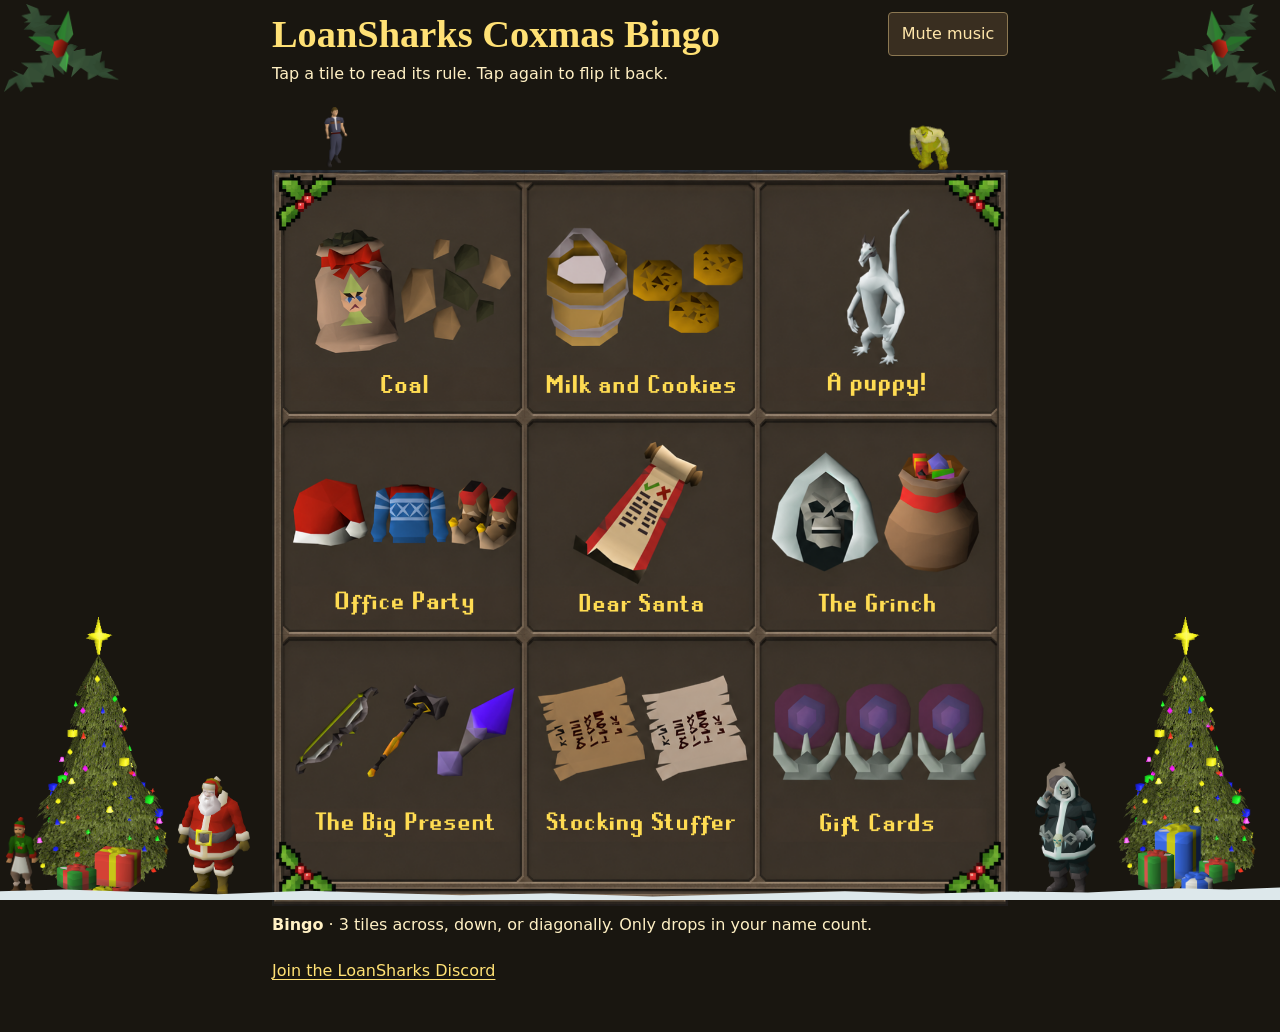
==== index.html @ 1ccc4117 "decorated :)" ====
<!doctype html>
<html lang="en">
<head>
<meta charset="utf-8">
<meta name="viewport" content="width=device-width,initial-scale=1">
<title>LoanSharks Coxmas Bingo</title>
<style>
* { box-sizing: border-box; }
body { margin: 0; min-height: 100vh; background: #191610; color: #fff0c4; font: 1rem/1.45 system-ui,sans-serif; }
main { width: min(100%, 760px); margin: auto; padding: 12px; }
h1 { margin: 0; color: #ffe175; font: bold clamp(1.6rem,5vw,2.4rem) Georgia,serif; }
p { margin: .4rem 0 .8rem; }
.board { display:grid; aspect-ratio:1; grid-template-columns:199fr 183fr 198fr; grid-template-rows:195fr 171fr 214fr; }
button { position:relative; min-width:0; min-height:0; border:0; background:#211b15; padding:0; cursor:pointer; perspective:800px; }
button:focus-visible { outline:3px solid #ffe175; outline-offset:-3px; z-index:1; }
.card,.back,.card > img { position:absolute; inset:0; width:100%; height:100%; }
.card { transform-style:preserve-3d; transition:transform .35s ease; }
.card > img,.back { backface-visibility:hidden; }
.back { transform:rotateY(180deg); display:grid; place-items:center; background:#30251c; }
.back img { display:block; width:100%; height:100%; object-fit:contain; }
[aria-pressed="true"] .card { transform:rotateY(180deg); }
@media (prefers-reduced-motion:reduce) { .card { transition:none; } }

main { padding-bottom: 40px; }
header { display:flex; align-items:center; justify-content:space-between; flex-wrap:wrap; gap:.3rem 1rem; }
#music-toggle { background:#392e20; border:1px solid #8c7852; color:#ffe6aa; border-radius:4px; font:inherit; padding:.4em .8em; min-height:44px; }
#snowfall,.snowbank { position:fixed; inset:0; overflow:hidden; pointer-events:none; z-index:2; }
.flake { position:absolute; top:-8px; background:#fff; border-radius:50%; animation:fall linear infinite; }
@keyframes fall { to { transform:translate(20px,calc(100vh + 12px)); } }
.snowbank { top:auto; height:16px; background:#dde8eb; clip-path:polygon(0 46%,5% 35%,11% 50%,17% 64%,24% 42%,30% 56%,36% 70%,43% 58%,51% 78%,57% 65%,66% 46%,72% 61%,79% 47%,85% 53%,92% 27%,96% 34%,100% 22%,100% 100%,0 100%); }
@media (prefers-reduced-motion:reduce) { #snowfall { display:none; } .flake { animation:none; } }


/* Seasonal scenery and NPC art via the OSRS Wiki, © Jagex. */
.winter-cast { --tree:url("[data-uri]"); pointer-events:none; }
.winter-group {
  position:fixed; bottom:5px; width:min(250px,calc((100vw - 760px) / 2 - 12px),30vh);
  aspect-ratio:1 / 1.12; background-repeat:no-repeat;
}
.winter-group.santa {
  left:6px; background-image:url("[data-uri]"),url("[data-uri]"),url("[data-uri]"),var(--tree);
  background-position:98% bottom,0% bottom,31% bottom,22% bottom;
  background-size:auto 43%,auto 28%,34% auto,auto 100%;
}
.winter-group.anti {
  right:6px; background-image:url("[data-uri]"),url("[data-uri]"),var(--tree);
  background-position:5% bottom,74% bottom,83% bottom;
  background-size:auto 48%,39% auto,auto 100%;
}
@media (max-width:900px) {
  .winter-cast { display:flex; justify-content:space-between; align-items:end; padding:0 8px 7px; }
  .winter-group { position:static; width:clamp(95px,27vw,150px); }
  main { padding-bottom:4px; }
}
body { position:relative; }
body::before, body::after {
  content:""; position:absolute; top:4px; width:min(115px,calc((100vw - 760px) / 2 - 8px));
  aspect-ratio:1.3; background:url("[data-uri]") center / contain no-repeat;
  pointer-events:none;
}
body::before { left:4px; }
body::after { right:4px; transform:scaleX(-1); }
.discord-invite { display:inline-block; padding:10px 0; color:#ffe175; text-underline-offset:3px; }
.discord-invite:focus-visible { outline:2px solid currentColor; outline-offset:3px; }
@media (max-width:900px) {
  main { padding-top:34px; }
  body::before, body::after { width:34px; }
}

body { overflow-x:clip; }
.snowfight { position:relative; width:100%; height:clamp(60px,8vh,84px); overflow:hidden; pointer-events:none; }
.snowfight span { position:absolute; display:block; background-repeat:no-repeat; }
.thrower { left:7%; bottom:-3%; height:91%; aspect-ratio:80/148; background-image:url("[data-uri]"); background-size:2000% 100%; }
.gublinch { right:7%; bottom:-4%; height:78%; aspect-ratio:111/118; background-image:url("[data-uri]"); background-size:2000% 100%; }
.missile { top:0; left:0; width:9px; height:10px; opacity:0; background-image:url("[data-uri]"); image-rendering:pixelated; }
</style>
</head>
<body>
<main>
<header><h1>LoanSharks Coxmas Bingo</h1>
<button type="button" id="music-toggle" title="Scape Santa">Mute music</button></header>
<div class="board-intro"><p>Tap a tile to read its rule. Tap again to flip it back.</p></div>
<div aria-hidden="true" class="snowfight"><span class="thrower"></span><span class="missile"></span><span class="gublinch"></span></div>
<div class="board">
    <button type="button" aria-label="Coal rules" aria-pressed="false" data-rule="Open a CoX chest worth less than 25,000 GP">
      <span class="card"><img src="[data-uri]" alt=""><span class="back"><img src="[data-uri]" alt=""></span></span>
    </button>
    <button type="button" aria-label="Milk and Cookies rules" aria-pressed="false" data-rule="Pull 3 purples other than Dex or Arcane">
      <span class="card"><img src="[data-uri]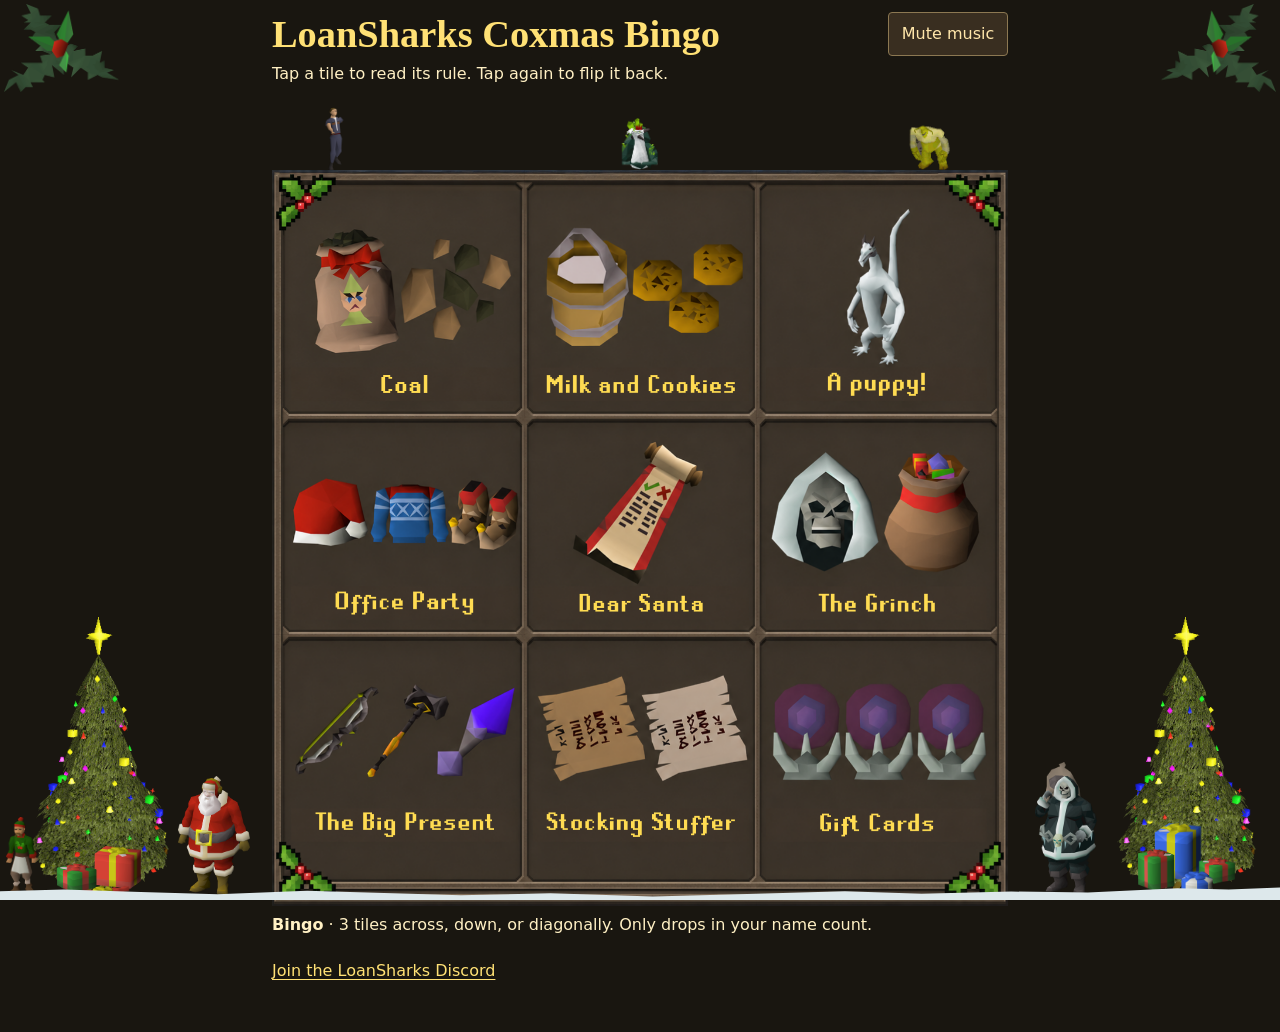
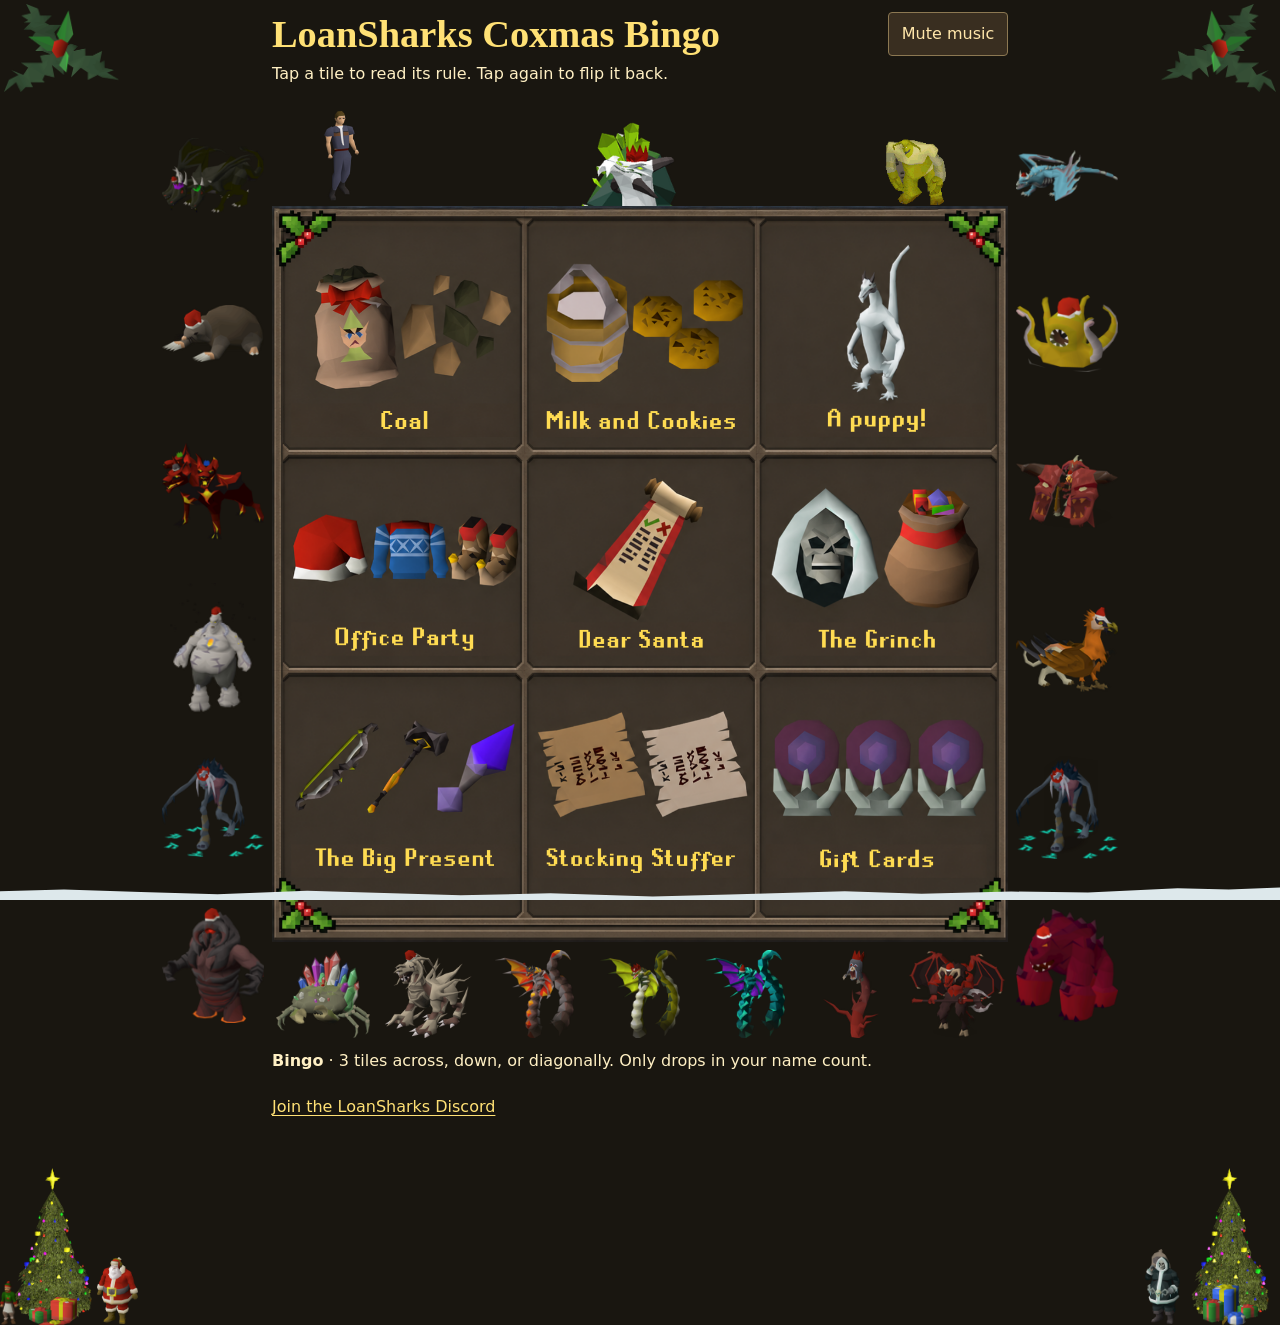
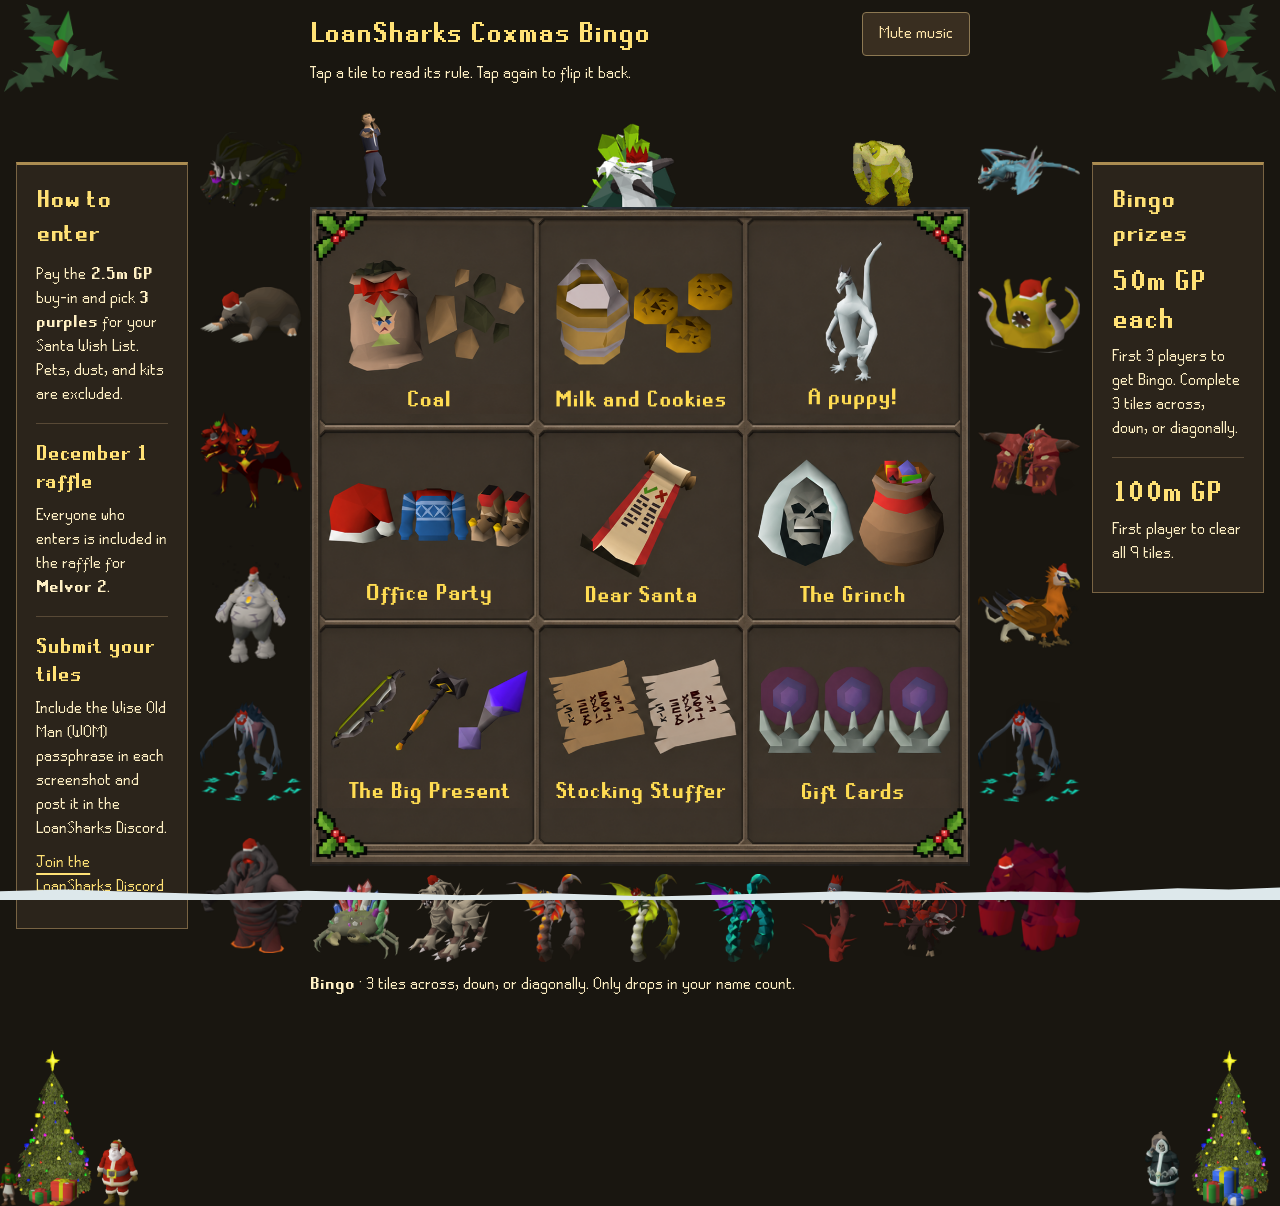
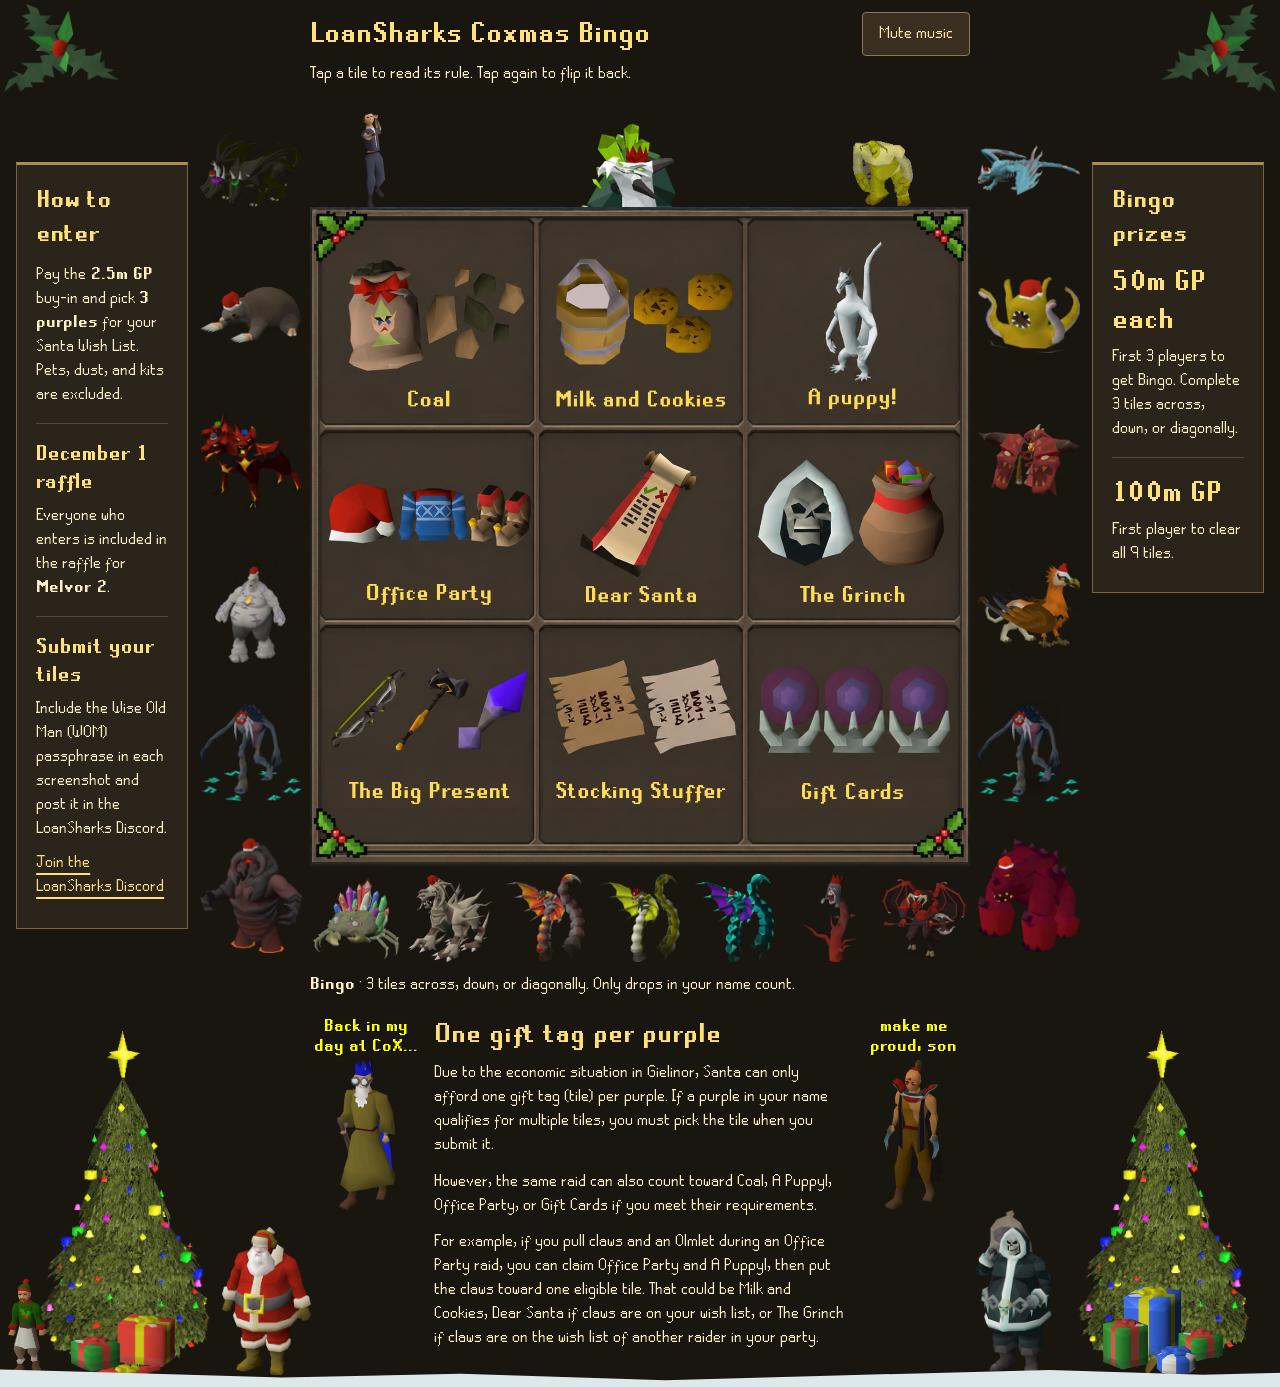
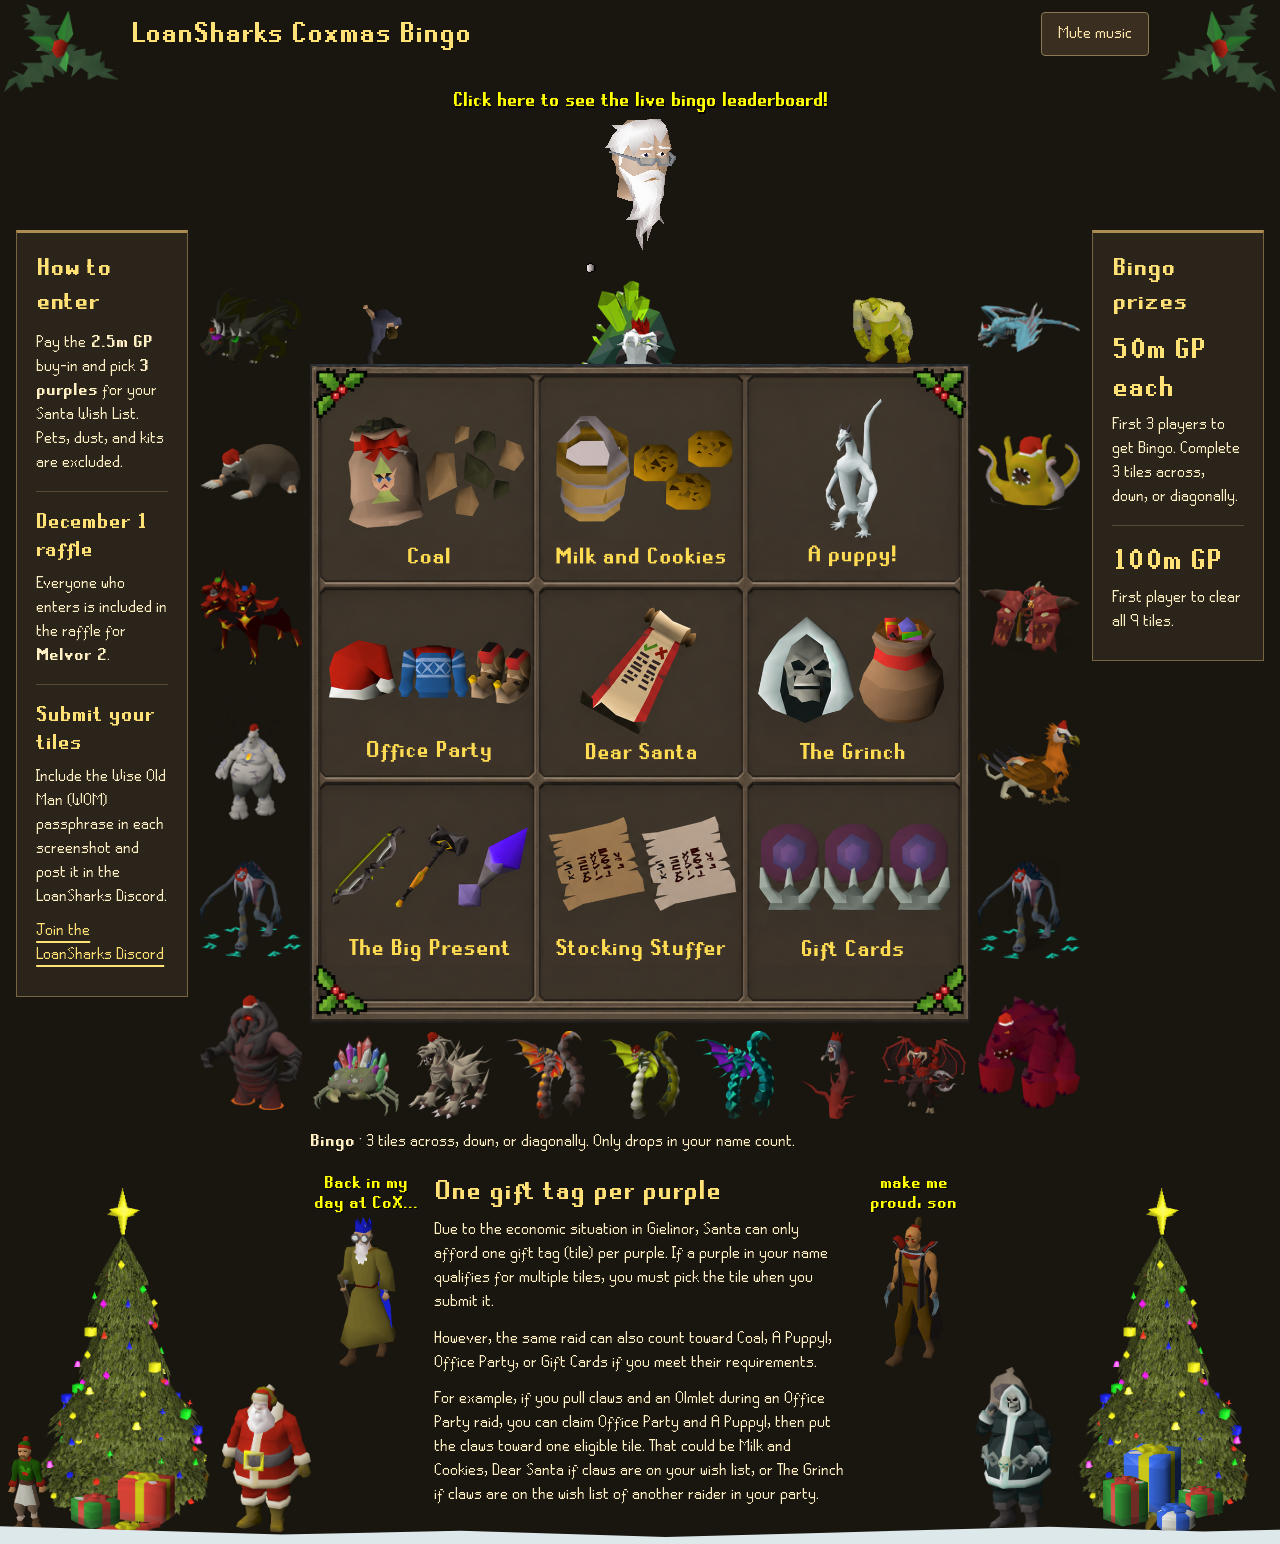
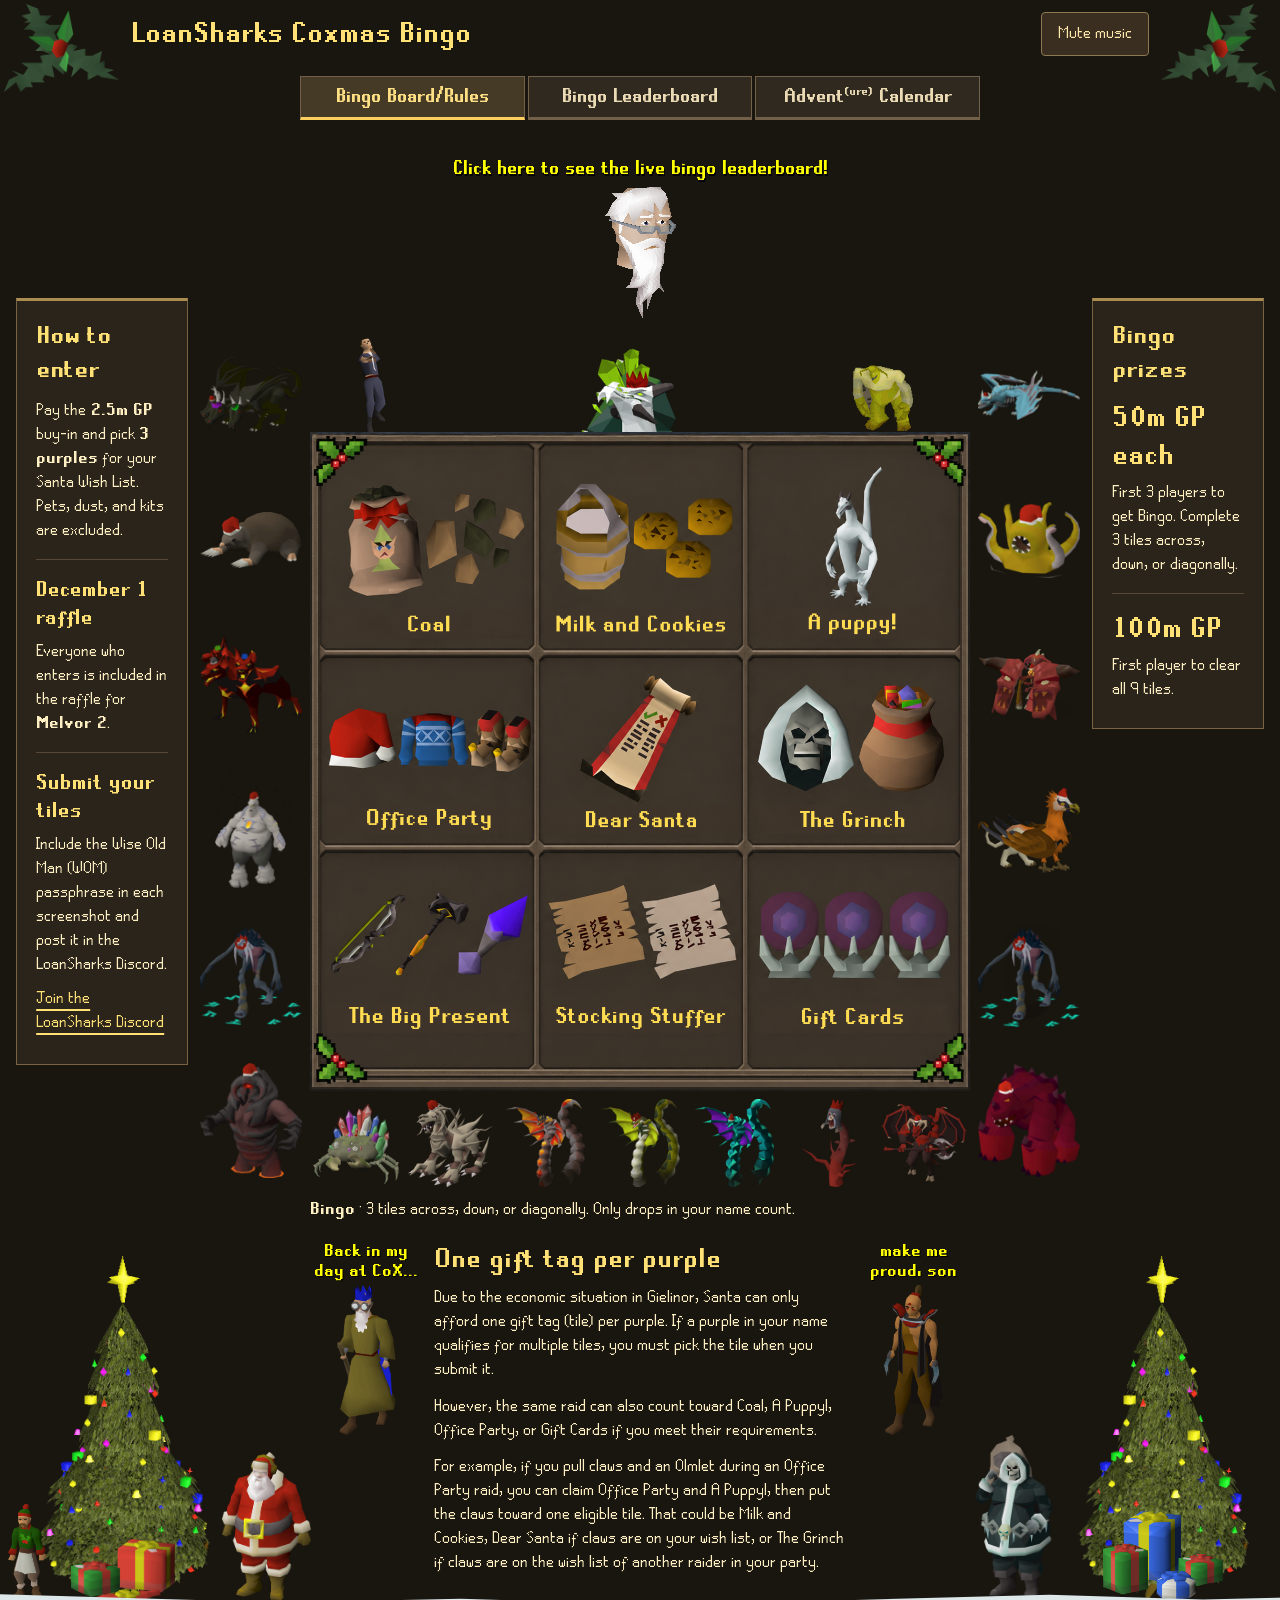
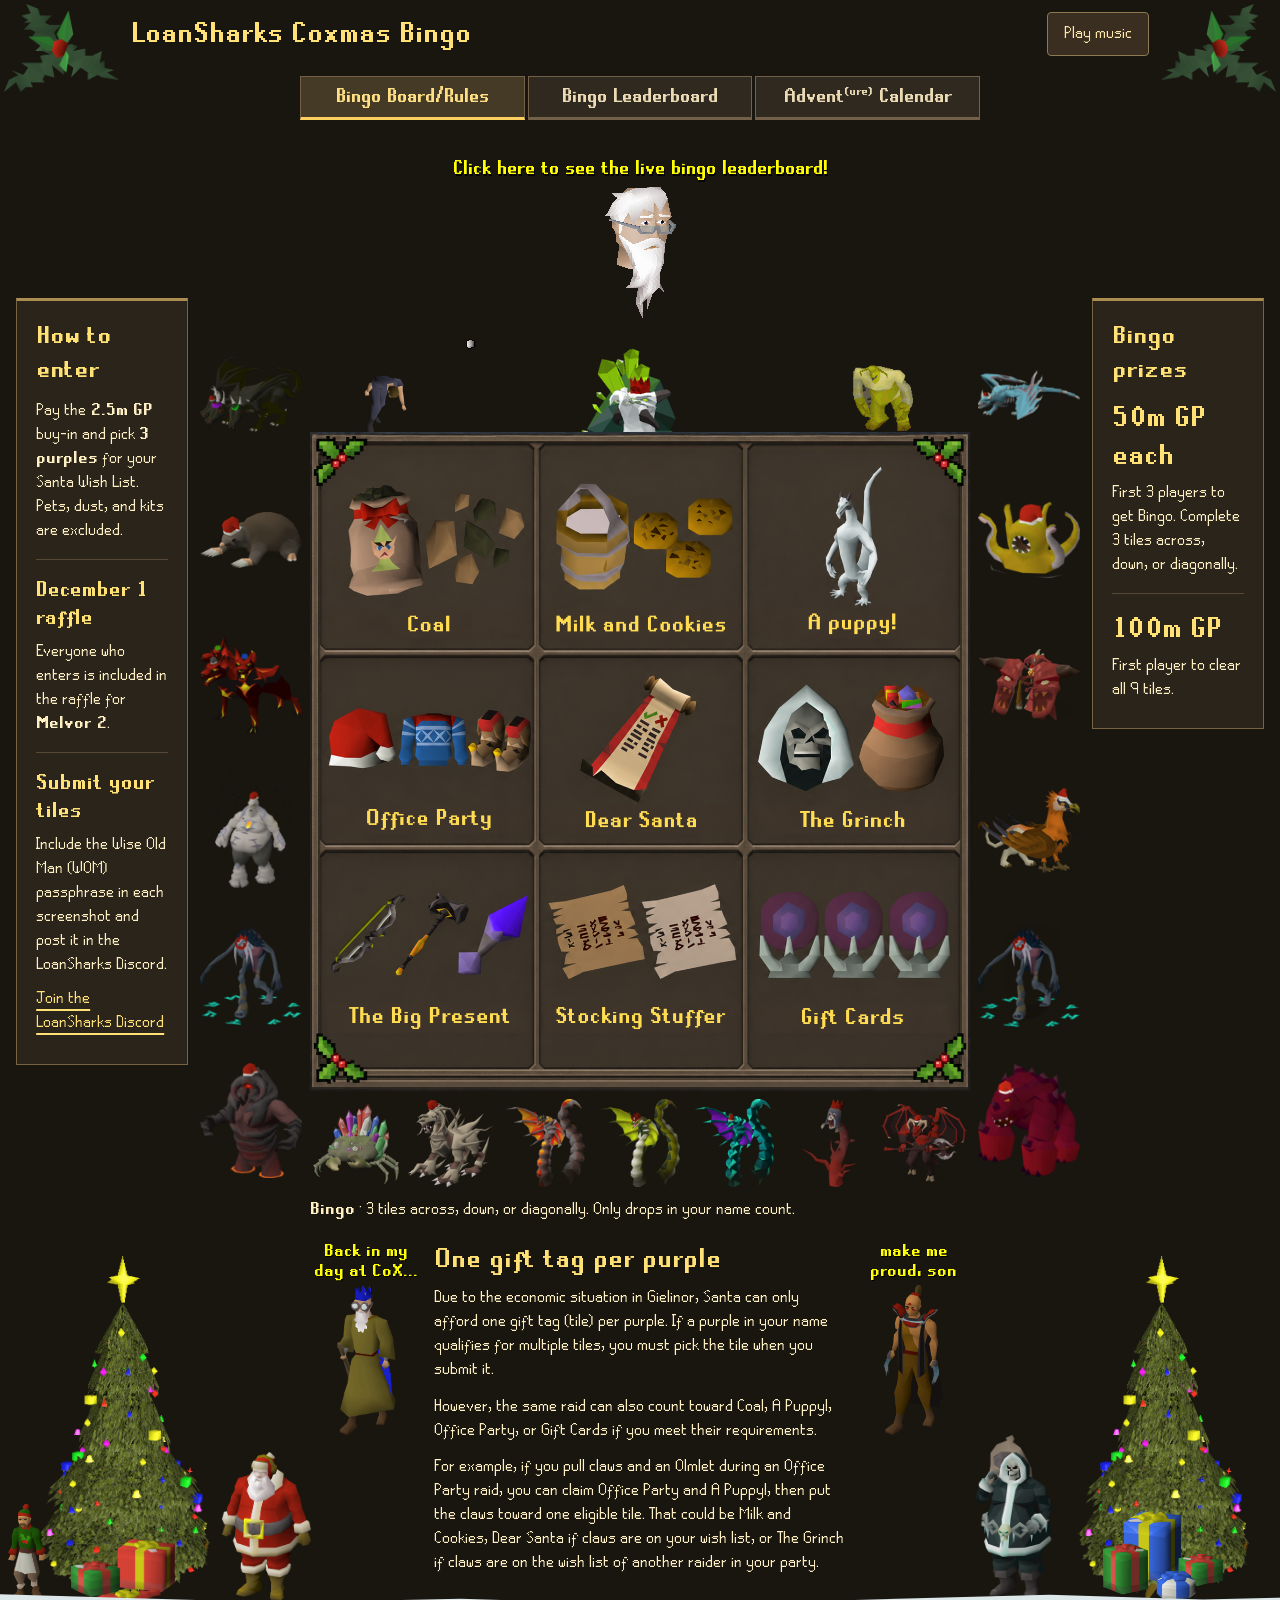
